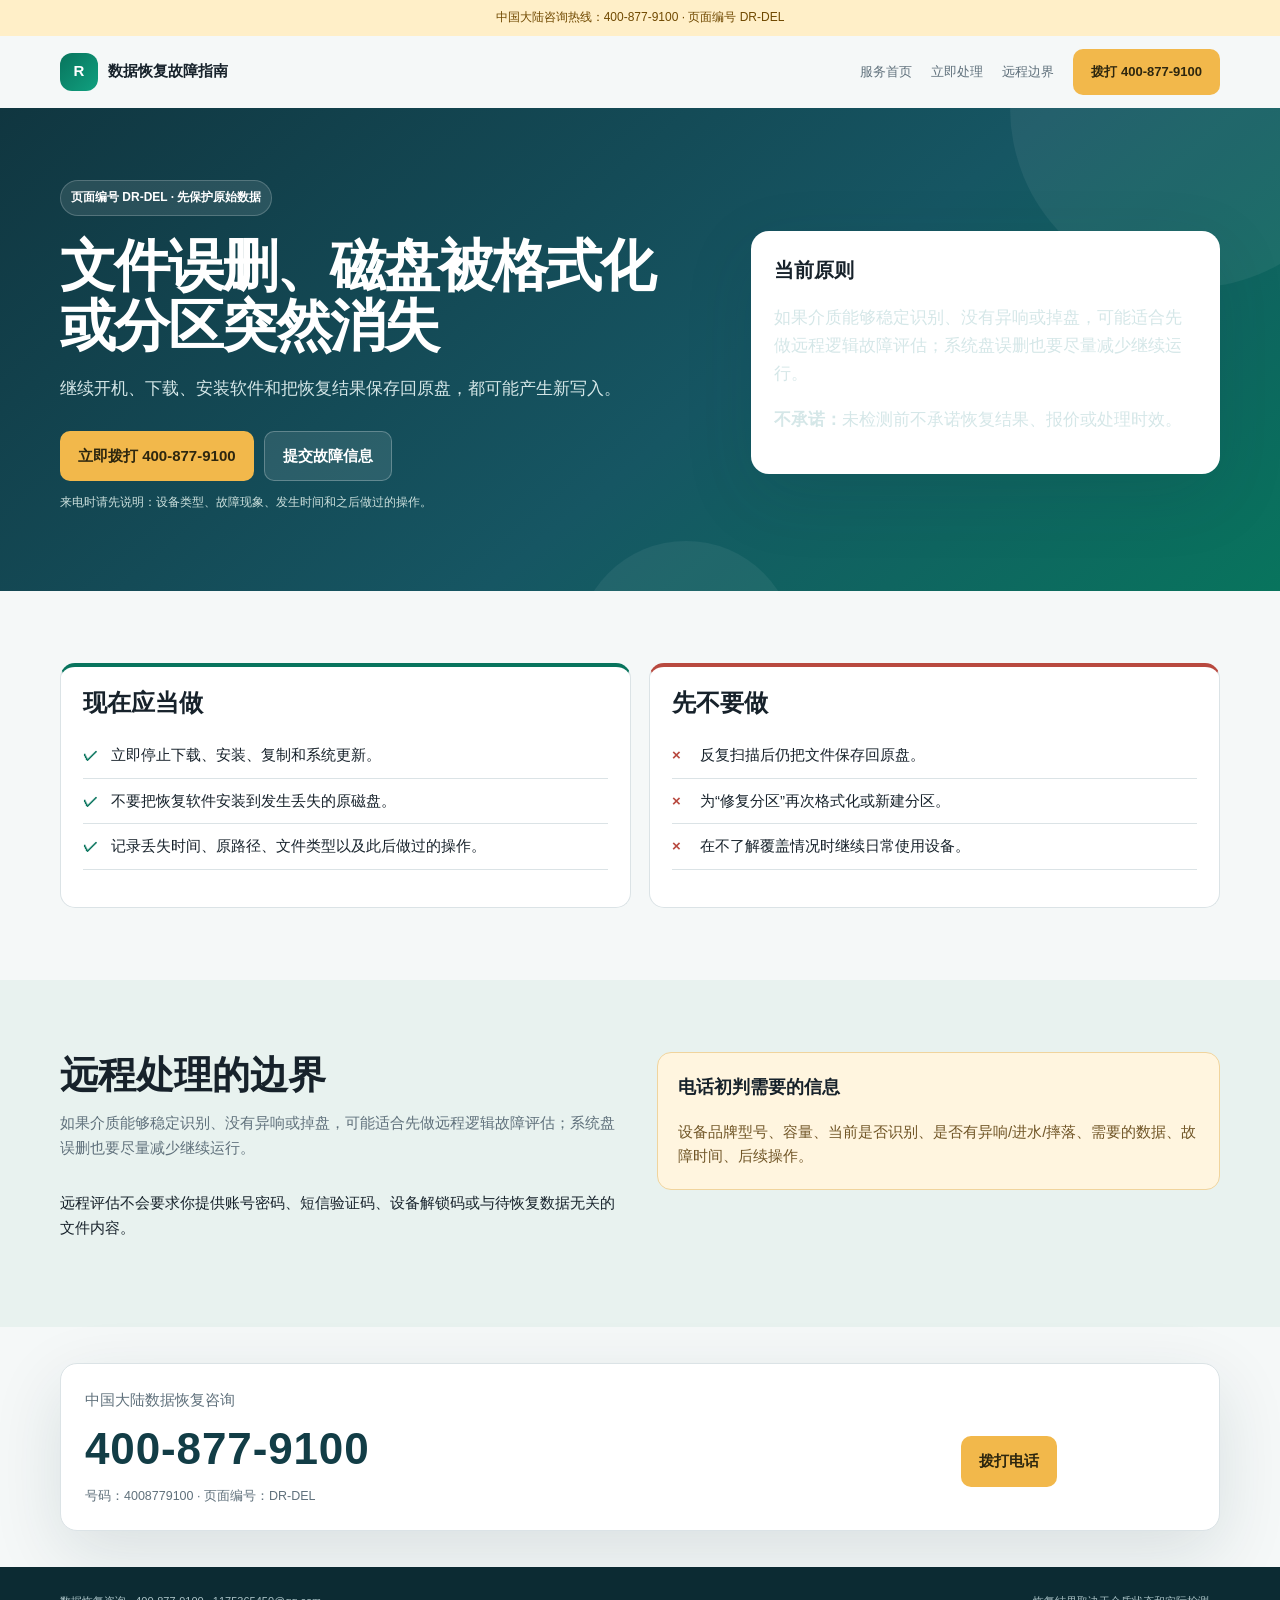
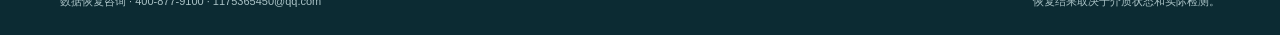
==== deleted-formatted/index.html @ f051ddc6 "Add phone-first data recovery acquisition pages" ====
<!doctype html>
<html lang="zh-CN"><head>
<meta charset="utf-8"><meta name="viewport" content="width=device-width,initial-scale=1">
<title>误删、格式化或分区丢失后怎么办｜数据恢复咨询</title><meta name="description" content="误删文件、格式化磁盘或分区丢失后，先停止写入。了解哪些操作会增加覆盖风险，并拨打400-877-9100说明设备和故障现象。">
<meta name="robots" content="index,follow,max-image-preview:large"><link rel="canonical" href="https://h20367825-spec.github.io/data-recovery-staging/deleted-formatted/">
<meta property="og:type" content="article"><meta property="og:locale" content="zh_CN"><meta property="og:title" content="误删、格式化或分区丢失后怎么办"><meta property="og:description" content="误删文件、格式化磁盘或分区丢失后，先停止写入。了解哪些操作会增加覆盖风险，并拨打400-877-9100说明设备和故障现象。"><meta property="og:url" content="https://h20367825-spec.github.io/data-recovery-staging/deleted-formatted/"><meta property="og:image" content="https://h20367825-spec.github.io/data-recovery-staging/assets/data-recovery-og.svg">
<link rel="stylesheet" href="../assets/data-recovery.css">
<script type="application/ld+json">{"@context":"https://schema.org","@type":"Service","name":"误删、格式化或分区丢失后怎么办","url":"https://h20367825-spec.github.io/data-recovery-staging/deleted-formatted/","areaServed":"CN","provider":{"@type":"Organization","name":"数据恢复咨询","contactPoint":{"@type":"ContactPoint","telephone":"4008779100","contactType":"technical support","areaServed":"CN","availableLanguage":["zh-CN"]}}}</script>
</head><body>
<div class="notice">中国大陆咨询热线：400-877-9100 · 页面编号 DR-DEL</div>
<header class="wrap nav"><div class="brand"><span class="brand-mark">R</span><span>数据恢复故障指南</span></div><nav class="nav-links"><a href="../">服务首页</a><a href="#steps">立即处理</a><a href="#remote">远程边界</a><a class="button phone" href="tel:4008779100">拨打 400-877-9100</a></nav></header>
<main>
<section class="hero intent-hero"><div class="wrap hero-grid"><div><span class="eyebrow">页面编号 DR-DEL · 先保护原始数据</span><h1>文件误删、磁盘被格式化或分区突然消失</h1><p>继续开机、下载、安装软件和把恢复结果保存回原盘，都可能产生新写入。</p><div class="hero-actions"><a class="button phone" href="tel:4008779100">立即拨打 400-877-9100</a><a class="button alt" href="https://h20367825-spec.github.io/data-recovery-staging/?utm_source=organic&utm_medium=seo&utm_campaign=deleted-formatted#contact">提交故障信息</a></div><p class="source-code">来电时请先说明：设备类型、故障现象、发生时间和之后做过的操作。</p></div><aside class="triage"><h2>当前原则</h2><p>如果介质能够稳定识别、没有异响或掉盘，可能适合先做远程逻辑故障评估；系统盘误删也要尽量减少继续运行。</p><p><b>不承诺：</b>未检测前不承诺恢复结果、报价或处理时效。</p></aside></div></section>
<section class="section" id="steps"><div class="wrap intent-columns"><article class="intent-panel good"><h2>现在应当做</h2><ul class="checklist"><li>立即停止下载、安装、复制和系统更新。</li><li>不要把恢复软件安装到发生丢失的原磁盘。</li><li>记录丢失时间、原路径、文件类型以及此后做过的操作。</li></ul></article><article class="intent-panel bad"><h2>先不要做</h2><ul class="checklist"><li>反复扫描后仍把文件保存回原盘。</li><li>为“修复分区”再次格式化或新建分区。</li><li>在不了解覆盖情况时继续日常使用设备。</li></ul></article></div></section>
<section class="section band" id="remote"><div class="wrap split"><div><h2>远程处理的边界</h2><p class="section-lead">如果介质能够稳定识别、没有异响或掉盘，可能适合先做远程逻辑故障评估；系统盘误删也要尽量减少继续运行。</p><p>远程评估不会要求你提供账号密码、短信验证码、设备解锁码或与待恢复数据无关的文件内容。</p></div><aside class="boundary"><h3>电话初判需要的信息</h3><p>设备品牌型号、容量、当前是否识别、是否有异响/进水/摔落、需要的数据、故障时间、后续操作。</p></aside></div></section>
<section class="section intent-contact"><div class="wrap call-band"><div><span>中国大陆数据恢复咨询</span><strong>400-877-9100</strong><small>号码：4008779100 · 页面编号：DR-DEL</small></div><div class="hero-actions"><a class="button phone" href="tel:4008779100">拨打电话</a><a class="button alt" href="https://h20367825-spec.github.io/data-recovery-staging/?utm_source=organic&utm_medium=seo&utm_campaign=deleted-formatted#contact">填写故障信息</a></div></div></section>
</main><footer class="footer"><div class="wrap footer-row"><span>数据恢复咨询 · 400-877-9100 · 1175365450@qq.com</span><span>恢复结果取决于介质状态和实际检测。</span></div></footer>
<div class="mobile-cta"><a class="button phone" href="tel:4008779100">拨打 400-877-9100</a><a class="button" href="https://h20367825-spec.github.io/data-recovery-staging/?utm_source=organic&utm_medium=seo&utm_campaign=deleted-formatted#contact">提交咨询</a></div>
</body></html>
---- assets/data-recovery.css ----
:root{--ink:#17222b;--muted:#60717c;--line:#dbe3e6;--paper:#f5f8f8;--card:#fff;--deep:#123d46;--green:#08745d;--mint:#daf3ea;--amber:#f2b84b;--red:#b8493f;--shadow:0 22px 70px rgba(17,50,58,.12)}
*{box-sizing:border-box}html{scroll-behavior:smooth}body{margin:0;background:var(--paper);color:var(--ink);font:15px/1.65 -apple-system,BlinkMacSystemFont,"Segoe UI","PingFang SC","Noto Sans",sans-serif}a{color:inherit}.wrap{width:min(1160px,calc(100% - 36px));margin:auto}.notice{background:#ffefc8;color:#704900;text-align:center;padding:8px 18px;font-size:12px}.nav{height:72px;display:flex;align-items:center;justify-content:space-between;gap:20px}.brand{display:flex;align-items:center;gap:10px;font-weight:900}.brand-mark{width:38px;height:38px;border-radius:12px;background:linear-gradient(135deg,var(--green),#10a07f);color:#fff;display:grid;place-items:center}.nav-links{display:flex;gap:19px;align-items:center;color:var(--muted);font-size:13px}.nav-links a{text-decoration:none}.button{display:inline-flex;align-items:center;justify-content:center;gap:8px;border:0;border-radius:10px;padding:12px 18px;background:var(--green);color:#fff;text-decoration:none;font-weight:850;cursor:pointer}.button.alt{background:#fff;color:var(--deep);border:1px solid var(--line)}.button.phone{background:var(--amber);color:#2e270f}.hero{position:relative;overflow:hidden;background:linear-gradient(140deg,#103640 0%,#165663 57%,#08745d 100%);color:#fff;padding:72px 0 66px}.hero:before,.hero:after{content:"";position:absolute;border-radius:50%;background:rgba(255,255,255,.06)}.hero:before{width:360px;height:360px;right:-90px;top:-180px}.hero:after{width:220px;height:220px;left:45%;bottom:-170px}.hero-grid{position:relative;z-index:1;display:grid;grid-template-columns:minmax(0,1.15fr) minmax(330px,.85fr);gap:56px;align-items:center}.eyebrow{display:inline-flex;gap:8px;align-items:center;background:rgba(255,255,255,.1);border:1px solid rgba(255,255,255,.2);padding:7px 10px;border-radius:99px;font-size:12px;font-weight:800}.hero h1{font-size:clamp(38px,5vw,64px);line-height:1.08;margin:20px 0 18px;letter-spacing:-.035em}.hero p{font-size:17px;color:#d5e7e8;max-width:690px}.hero-actions{display:flex;gap:10px;flex-wrap:wrap;margin-top:28px}.hero-actions .alt{background:rgba(255,255,255,.1);border-color:rgba(255,255,255,.25);color:#fff}.triage{background:#fff;color:var(--ink);border-radius:18px;padding:23px;box-shadow:var(--shadow)}.triage h2{margin:0 0 12px;font-size:20px}.triage ol{padding-left:20px;margin:0}.triage li{margin:10px 0}.triage strong{color:var(--red)}.trust{display:grid;grid-template-columns:repeat(3,1fr);gap:12px;margin-top:18px}.trust div{background:rgba(255,255,255,.08);border:1px solid rgba(255,255,255,.14);border-radius:10px;padding:11px}.trust b{display:block;font-size:18px}.trust span{font-size:11px;color:#c3d9dc}.section{padding:72px 0}.section.compact{padding:52px 0}.section h2{font-size:clamp(28px,3vw,40px);line-height:1.2;margin:0 0 13px}.section-lead{margin:0 0 30px;color:var(--muted);max-width:760px}.cards{display:grid;grid-template-columns:repeat(3,1fr);gap:15px}.card{background:var(--card);border:1px solid var(--line);border-radius:14px;padding:20px;box-shadow:0 4px 18px rgba(17,50,58,.04)}.card .icon{width:42px;height:42px;display:grid;place-items:center;border-radius:12px;background:var(--mint);color:var(--green);font-weight:900}.card h3{font-size:17px;margin:16px 0 7px}.card p{color:var(--muted);margin:0;font-size:13px}.band{background:#e8f2ef}.process{display:grid;grid-template-columns:repeat(4,1fr);gap:14px;counter-reset:step}.step{position:relative;background:#fff;border-radius:14px;padding:20px;border:1px solid #d5e6e1}.step:before{counter-increment:step;content:counter(step);display:grid;place-items:center;width:30px;height:30px;border-radius:50%;background:var(--green);color:#fff;font-weight:900}.step h3{margin:14px 0 7px}.step p{margin:0;color:var(--muted);font-size:13px}.split{display:grid;grid-template-columns:1fr 1fr;gap:34px;align-items:start}.checklist{padding:0;list-style:none}.checklist li{padding:10px 0 10px 28px;border-bottom:1px solid var(--line);position:relative}.checklist li:before{content:"✓";position:absolute;left:0;color:var(--green);font-weight:900}.boundary{background:#fff5df;border:1px solid #f0d49d;border-radius:14px;padding:20px}.boundary h3{margin-top:0}.boundary p{color:#705526;margin-bottom:0}.faq{display:grid;gap:9px}.faq details{background:#fff;border:1px solid var(--line);border-radius:10px;padding:13px 16px}.faq summary{font-weight:850;cursor:pointer}.faq p{color:var(--muted);margin:10px 0 3px}.contact{background:var(--deep);color:#fff}.contact-grid{display:grid;grid-template-columns:.8fr 1.2fr;gap:36px}.contact h2{color:#fff}.contact .section-lead{color:#c9dcdf}.contact-methods{display:grid;gap:10px}.contact-method{padding:14px;border:1px solid rgba(255,255,255,.16);border-radius:11px;background:rgba(255,255,255,.06)}.contact-method small{display:block;color:#adc8cc}.contact-method a{font-size:18px;font-weight:850;text-decoration:none}.form{background:#fff;color:var(--ink);border-radius:17px;padding:22px}.form-grid{display:grid;grid-template-columns:1fr 1fr;gap:12px}.form label{font-size:12px;color:var(--muted)}.form input,.form textarea{width:100%;margin-top:4px;border:1px solid var(--line);border-radius:9px;padding:11px;font:inherit;color:var(--ink)}.form textarea{min-height:118px;resize:vertical}.form .wide{grid-column:1/-1}.consent{display:flex;gap:8px;align-items:flex-start;color:var(--muted);font-size:11px}.consent input{width:auto;margin:3px 0 0}.form-status{min-height:24px;font-size:12px;margin-top:8px}.footer{background:#0c2b33;color:#a9c1c5;padding:25px 0;font-size:11px}.footer-row{display:flex;justify-content:space-between;gap:20px;flex-wrap:wrap}.channel-copy{display:flex;gap:8px;align-items:center}.copy{border:1px solid rgba(255,255,255,.25);background:transparent;color:#fff;border-radius:7px;padding:6px 9px;cursor:pointer}.only-bot{position:absolute!important;left:-9999px!important}.mobile-cta{display:none}
@media(max-width:850px){.hero-grid,.split,.contact-grid{grid-template-columns:1fr}.cards{grid-template-columns:1fr 1fr}.process{grid-template-columns:1fr 1fr}.nav-links a:not(.button){display:none}.hero{padding:48px 0}.hero-grid{gap:28px}.trust{grid-template-columns:1fr}.contact-grid{gap:22px}}
@media(max-width:560px){body{padding-bottom:68px}.wrap{width:min(100% - 26px,1160px)}.nav{height:62px}.cards,.process,.form-grid{grid-template-columns:1fr}.form .wide{grid-column:auto}.hero h1{font-size:38px}.section{padding:52px 0}.mobile-cta{display:grid;position:fixed;z-index:20;left:0;right:0;bottom:0;grid-template-columns:1fr 1fr;background:#fff;border-top:1px solid var(--line);padding:9px 12px;gap:8px}.mobile-cta .button{padding:10px}.nav-links .button{padding:9px 12px}}
.form-status a{color:var(--green);font-weight:850}
.guide-section{background:#eef5f3}.guide-grid{display:grid;grid-template-columns:repeat(3,1fr);gap:12px}.guide-grid a{display:flex;flex-direction:column;gap:5px;background:#fff;border:1px solid var(--line);border-radius:13px;padding:17px;text-decoration:none;box-shadow:0 4px 18px rgba(17,50,58,.04)}.guide-grid a:hover{border-color:var(--green);transform:translateY(-1px)}.guide-grid b{font-size:15px;color:var(--deep)}.guide-grid span{font-size:12px;color:var(--muted)}.intent-hero h1{font-size:clamp(34px,4.4vw,56px)}.source-code{font-size:12px!important;color:#cce0dd!important}.intent-columns{display:grid;grid-template-columns:1fr 1fr;gap:18px}.intent-panel{border-radius:15px;padding:22px;border:1px solid var(--line);background:#fff}.intent-panel h2{font-size:24px}.intent-panel.good{border-top:4px solid var(--green)}.intent-panel.bad{border-top:4px solid var(--red)}.intent-panel.bad .checklist li:before{content:"×";color:var(--red)}.intent-contact{padding:36px 0}.call-band{display:flex;align-items:center;justify-content:space-between;gap:22px;background:#fff;border:1px solid var(--line);border-radius:17px;padding:24px;box-shadow:var(--shadow)}.call-band span,.call-band small{display:block;color:var(--muted)}.call-band strong{display:block;font-size:clamp(28px,4vw,44px);color:var(--deep);letter-spacing:.02em}
@media(max-width:850px){.guide-grid{grid-template-columns:1fr 1fr}.intent-columns{grid-template-columns:1fr}.call-band{align-items:flex-start;flex-direction:column}}
@media(max-width:560px){.guide-grid{grid-template-columns:1fr}.call-band{padding:18px}.call-band .hero-actions{width:100%;margin-top:0}.call-band .button{flex:1}}
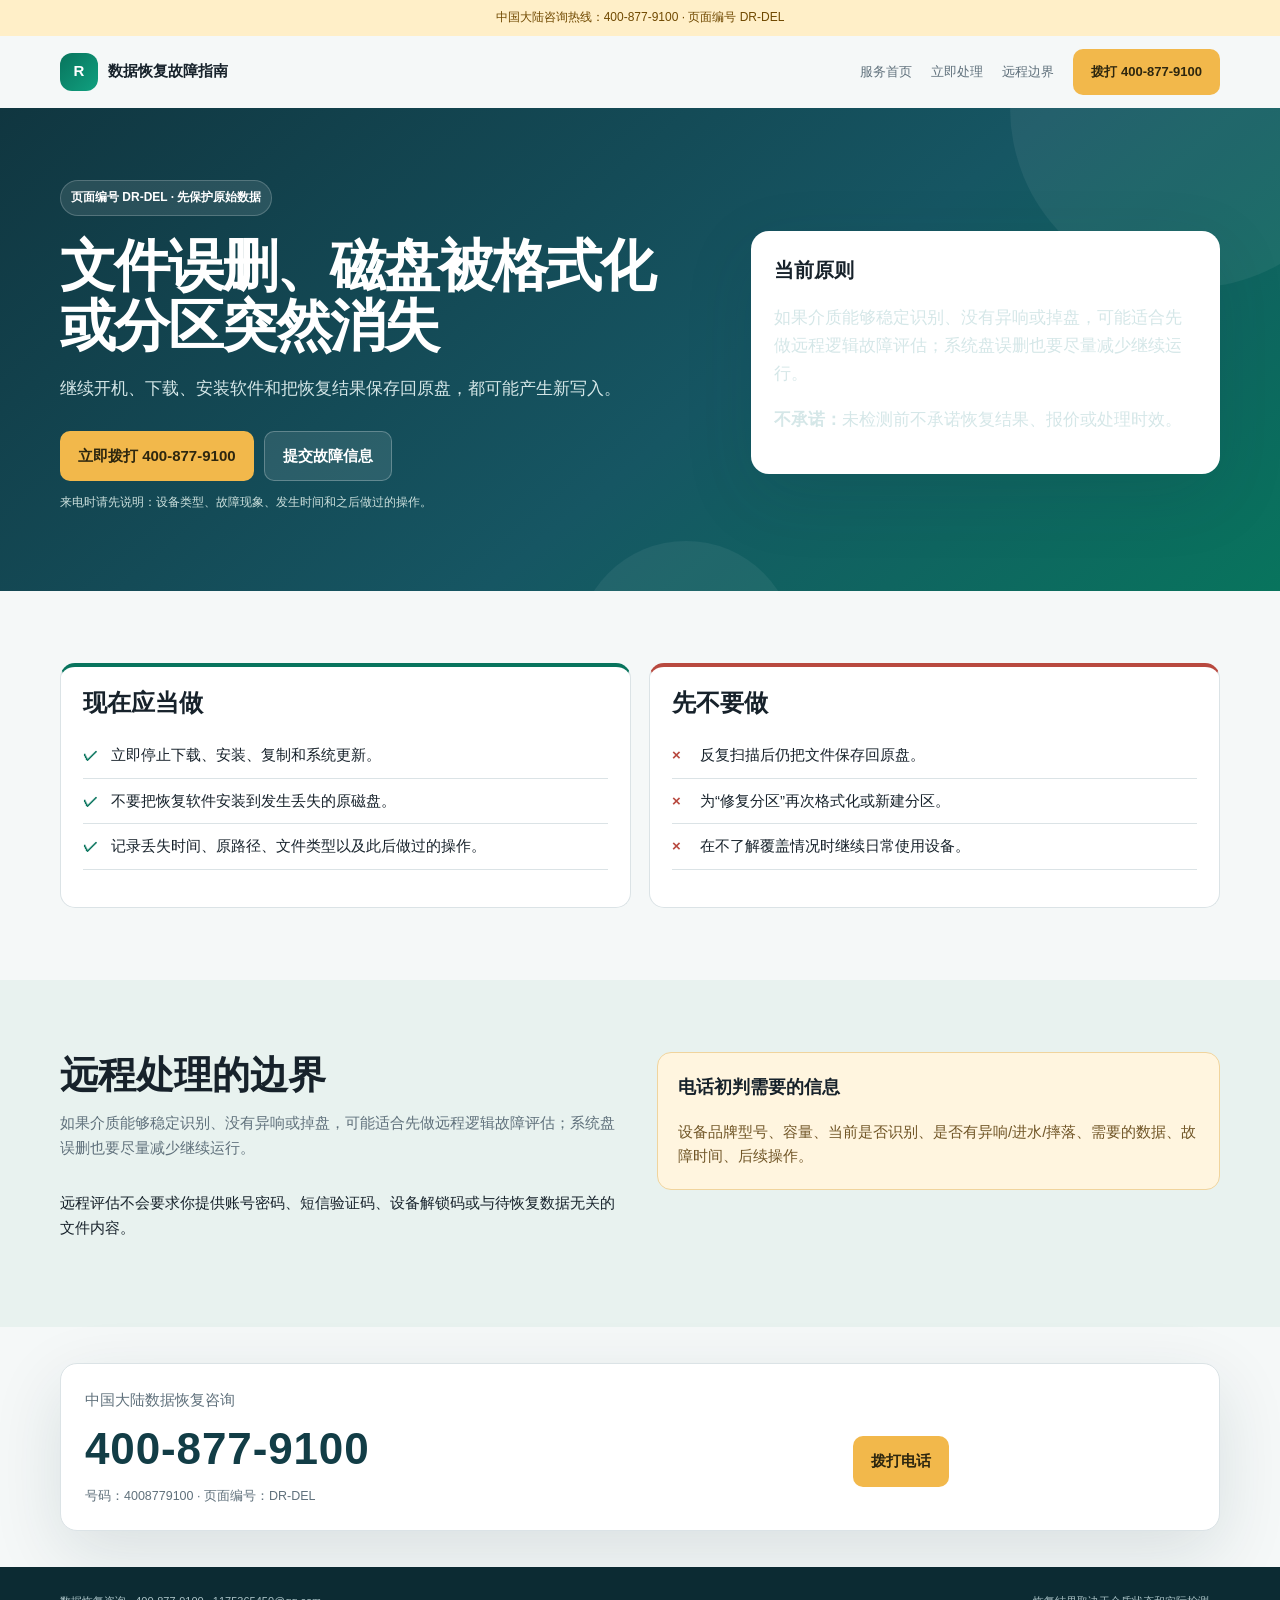
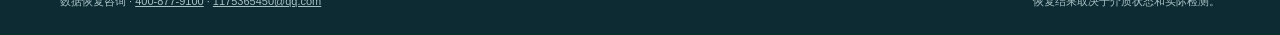
==== commit b6363f72: "Harden public recovery inquiry flow" ====
--- a/deleted-formatted/index.html
+++ b/deleted-formatted/index.html
@@ -13,7 +13,7 @@
 <section class="hero intent-hero"><div class="wrap hero-grid"><div><span class="eyebrow">页面编号 DR-DEL · 先保护原始数据</span><h1>文件误删、磁盘被格式化或分区突然消失</h1><p>继续开机、下载、安装软件和把恢复结果保存回原盘，都可能产生新写入。</p><div class="hero-actions"><a class="button phone" href="tel:4008779100">立即拨打 400-877-9100</a><a class="button alt" href="https://h20367825-spec.github.io/data-recovery-staging/?utm_source=organic&utm_medium=seo&utm_campaign=deleted-formatted#contact">提交故障信息</a></div><p class="source-code">来电时请先说明：设备类型、故障现象、发生时间和之后做过的操作。</p></div><aside class="triage"><h2>当前原则</h2><p>如果介质能够稳定识别、没有异响或掉盘，可能适合先做远程逻辑故障评估；系统盘误删也要尽量减少继续运行。</p><p><b>不承诺：</b>未检测前不承诺恢复结果、报价或处理时效。</p></aside></div></section>
 <section class="section" id="steps"><div class="wrap intent-columns"><article class="intent-panel good"><h2>现在应当做</h2><ul class="checklist"><li>立即停止下载、安装、复制和系统更新。</li><li>不要把恢复软件安装到发生丢失的原磁盘。</li><li>记录丢失时间、原路径、文件类型以及此后做过的操作。</li></ul></article><article class="intent-panel bad"><h2>先不要做</h2><ul class="checklist"><li>反复扫描后仍把文件保存回原盘。</li><li>为“修复分区”再次格式化或新建分区。</li><li>在不了解覆盖情况时继续日常使用设备。</li></ul></article></div></section>
 <section class="section band" id="remote"><div class="wrap split"><div><h2>远程处理的边界</h2><p class="section-lead">如果介质能够稳定识别、没有异响或掉盘，可能适合先做远程逻辑故障评估；系统盘误删也要尽量减少继续运行。</p><p>远程评估不会要求你提供账号密码、短信验证码、设备解锁码或与待恢复数据无关的文件内容。</p></div><aside class="boundary"><h3>电话初判需要的信息</h3><p>设备品牌型号、容量、当前是否识别、是否有异响/进水/摔落、需要的数据、故障时间、后续操作。</p></aside></div></section>
-<section class="section intent-contact"><div class="wrap call-band"><div><span>中国大陆数据恢复咨询</span><strong>400-877-9100</strong><small>号码：4008779100 · 页面编号：DR-DEL</small></div><div class="hero-actions"><a class="button phone" href="tel:4008779100">拨打电话</a><a class="button alt" href="https://h20367825-spec.github.io/data-recovery-staging/?utm_source=organic&utm_medium=seo&utm_campaign=deleted-formatted#contact">填写故障信息</a></div></div></section>
-</main><footer class="footer"><div class="wrap footer-row"><span>数据恢复咨询 · 400-877-9100 · 1175365450@qq.com</span><span>恢复结果取决于介质状态和实际检测。</span></div></footer>
+<section class="section intent-contact"><div class="wrap call-band"><div><span>中国大陆数据恢复咨询</span><strong>400-877-9100</strong><small>号码：4008779100 · 页面编号：DR-DEL</small></div><div class="hero-actions"><a class="button phone" href="tel:4008779100">拨打电话</a><a class="button alt" href="https://h20367825-spec.github.io/data-recovery-staging/?utm_source=organic&amp;utm_medium=seo&amp;utm_campaign=deleted-formatted#contact">填写故障信息</a><a class="button alt" href="mailto:1175365450@qq.com?subject=%E6%95%B0%E6%8D%AE%E6%81%A2%E5%A4%8D%E5%92%A8%E8%AF%A2%20%5BDR-DEL%5D">邮件咨询</a></div></div></section>
+</main><footer class="footer"><div class="wrap footer-row"><span>数据恢复咨询 · <a href="tel:4008779100">400-877-9100</a> · <a href="mailto:1175365450@qq.com?subject=%E6%95%B0%E6%8D%AE%E6%81%A2%E5%A4%8D%E5%92%A8%E8%AF%A2%20%5BDR-DEL%5D">1175365450@qq.com</a></span><span>恢复结果取决于介质状态和实际检测。</span></div></footer>
 <div class="mobile-cta"><a class="button phone" href="tel:4008779100">拨打 400-877-9100</a><a class="button" href="https://h20367825-spec.github.io/data-recovery-staging/?utm_source=organic&utm_medium=seo&utm_campaign=deleted-formatted#contact">提交咨询</a></div>
-</body></html>+</body></html>
--- a/assets/data-recovery.css
+++ b/assets/data-recovery.css
@@ -3,6 +3,14 @@
 @media(max-width:850px){.hero-grid,.split,.contact-grid{grid-template-columns:1fr}.cards{grid-template-columns:1fr 1fr}.process{grid-template-columns:1fr 1fr}.nav-links a:not(.button){display:none}.hero{padding:48px 0}.hero-grid{gap:28px}.trust{grid-template-columns:1fr}.contact-grid{gap:22px}}
 @media(max-width:560px){body{padding-bottom:68px}.wrap{width:min(100% - 26px,1160px)}.nav{height:62px}.cards,.process,.form-grid{grid-template-columns:1fr}.form .wide{grid-column:auto}.hero h1{font-size:38px}.section{padding:52px 0}.mobile-cta{display:grid;position:fixed;z-index:20;left:0;right:0;bottom:0;grid-template-columns:1fr 1fr;background:#fff;border-top:1px solid var(--line);padding:9px 12px;gap:8px}.mobile-cta .button{padding:10px}.nav-links .button{padding:9px 12px}}
 .form-status a{color:var(--green);font-weight:850}
+.form select{width:100%;margin-top:4px;border:1px solid var(--line);border-radius:9px;padding:11px;background:#fff;font:inherit;color:var(--ink)}
+.form-hint{grid-column:1/-1;margin:-2px 0 2px;color:var(--muted);font-size:11px}
+.inquiry-ready{margin-top:12px;padding:16px;border:1px solid #b9d9cf;border-radius:12px;background:#eff8f5;color:var(--ink)}
+.inquiry-ready strong{display:block;font-size:16px;color:var(--deep)}
+.inquiry-ready p{margin:7px 0 10px;color:var(--muted);line-height:1.55}
+.inquiry-output{display:block;width:100%;min-height:210px;padding:11px;border:1px solid var(--line);border-radius:9px;background:#fff;color:var(--ink);font:12px/1.55 ui-monospace,SFMono-Regular,Menlo,Consolas,monospace;resize:vertical}
+.inquiry-actions{display:flex;flex-wrap:wrap;gap:8px;margin-top:10px}
+.inquiry-actions .button.alt{background:#fff;color:var(--deep);border-color:var(--line)}
 .guide-section{background:#eef5f3}.guide-grid{display:grid;grid-template-columns:repeat(3,1fr);gap:12px}.guide-grid a{display:flex;flex-direction:column;gap:5px;background:#fff;border:1px solid var(--line);border-radius:13px;padding:17px;text-decoration:none;box-shadow:0 4px 18px rgba(17,50,58,.04)}.guide-grid a:hover{border-color:var(--green);transform:translateY(-1px)}.guide-grid b{font-size:15px;color:var(--deep)}.guide-grid span{font-size:12px;color:var(--muted)}.intent-hero h1{font-size:clamp(34px,4.4vw,56px)}.source-code{font-size:12px!important;color:#cce0dd!important}.intent-columns{display:grid;grid-template-columns:1fr 1fr;gap:18px}.intent-panel{border-radius:15px;padding:22px;border:1px solid var(--line);background:#fff}.intent-panel h2{font-size:24px}.intent-panel.good{border-top:4px solid var(--green)}.intent-panel.bad{border-top:4px solid var(--red)}.intent-panel.bad .checklist li:before{content:"×";color:var(--red)}.intent-contact{padding:36px 0}.call-band{display:flex;align-items:center;justify-content:space-between;gap:22px;background:#fff;border:1px solid var(--line);border-radius:17px;padding:24px;box-shadow:var(--shadow)}.call-band span,.call-band small{display:block;color:var(--muted)}.call-band strong{display:block;font-size:clamp(28px,4vw,44px);color:var(--deep);letter-spacing:.02em}
 @media(max-width:850px){.guide-grid{grid-template-columns:1fr 1fr}.intent-columns{grid-template-columns:1fr}.call-band{align-items:flex-start;flex-direction:column}}
 @media(max-width:560px){.guide-grid{grid-template-columns:1fr}.call-band{padding:18px}.call-band .hero-actions{width:100%;margin-top:0}.call-band .button{flex:1}}
